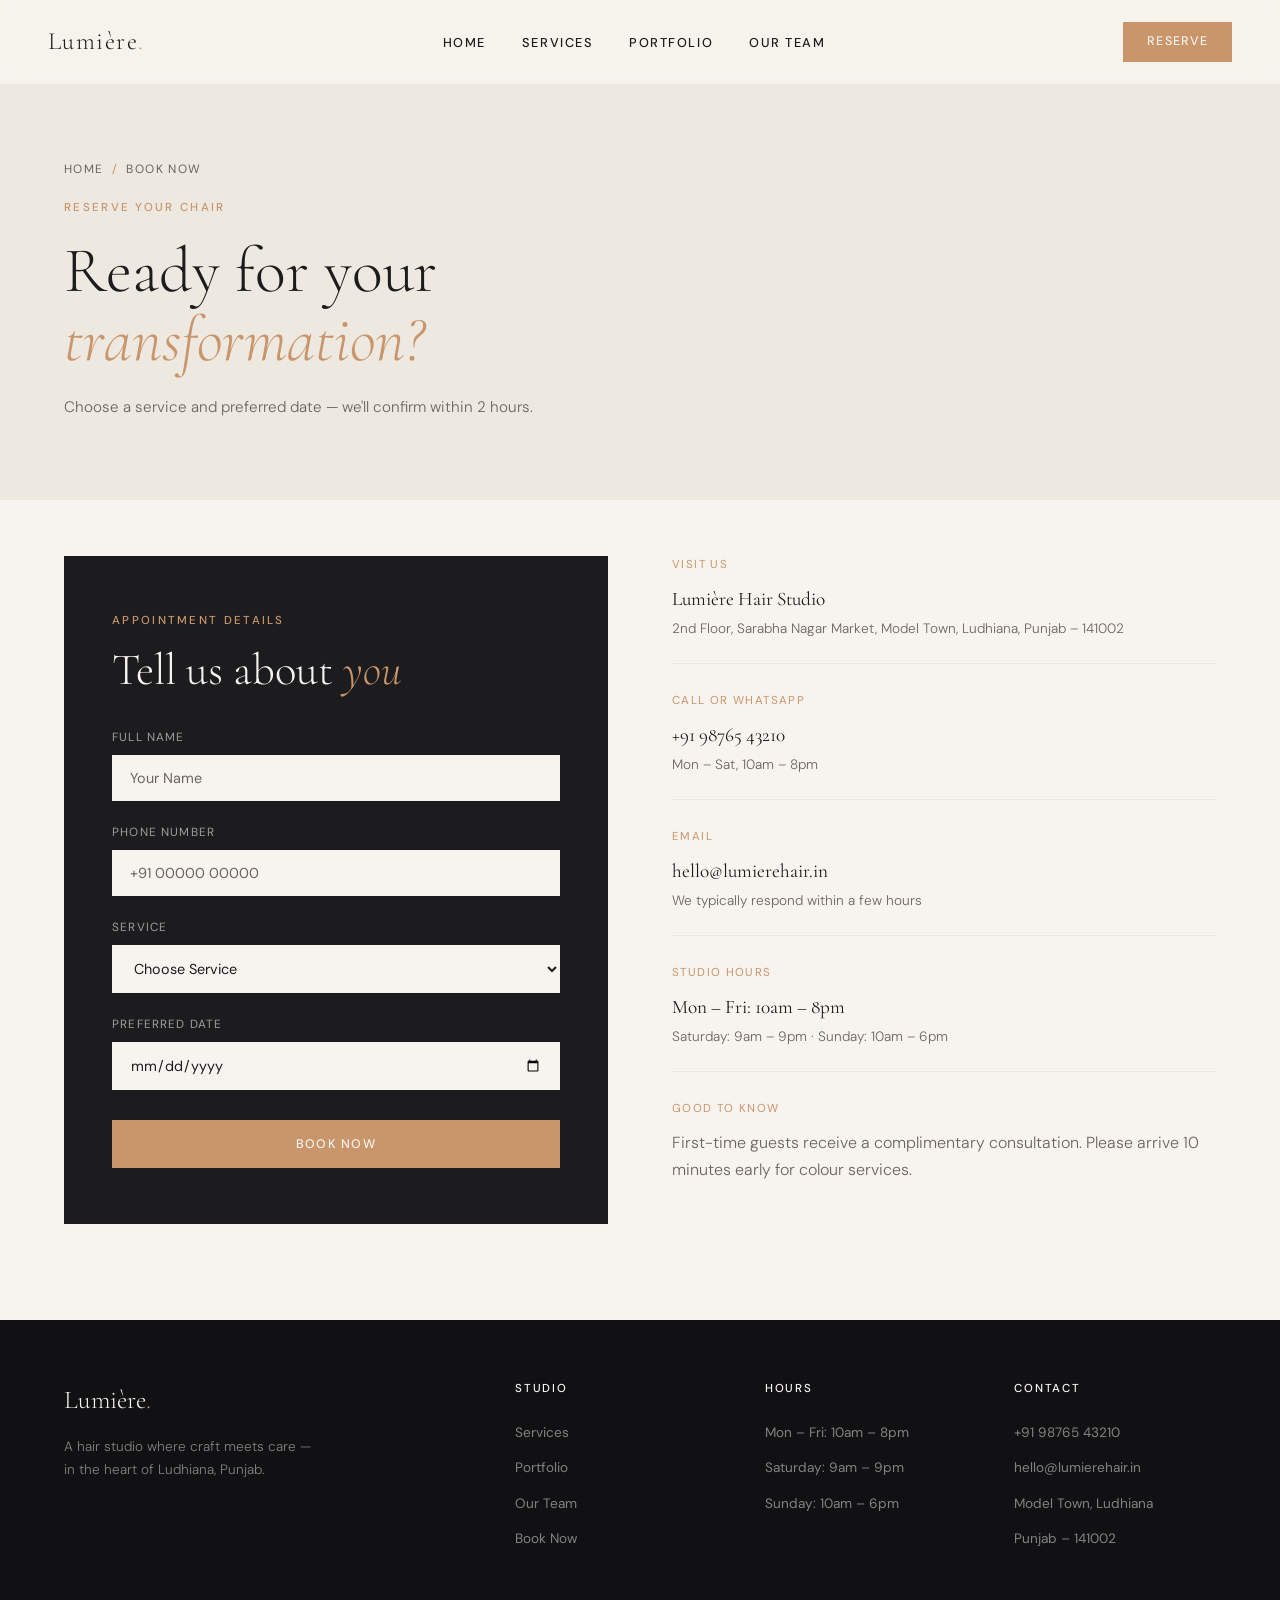
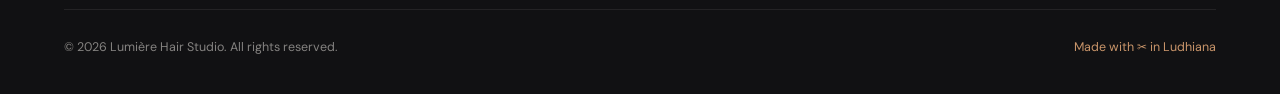
==== booking.html @ 34266563 "Add files via upload" ====
<!DOCTYPE html>
<html lang="en">
<head>
  <meta charset="UTF-8" />
  <meta name="viewport" content="width=device-width, initial-scale=1.0"/>
  <title>Book Now — Lumière Hair Studio</title>
  <link rel="preconnect" href="https://fonts.googleapis.com"/>
  <link rel="preconnect" href="https://fonts.gstatic.com" crossorigin/>
  <link href="https://fonts.googleapis.com/css2?family=Cormorant+Garamond:ital,wght@0,300;0,400;0,600;1,300;1,400&family=DM+Sans:wght@300;400;500&display=swap" rel="stylesheet"/>
  <link rel="stylesheet" href="style.css"/>
</head>
<body>

<!-- NAV -->
<nav>
  <a href="index.html" class="nav-logo">Lumière<span>.</span></a>
  <ul class="nav-links">
    <li><a href="index.html">Home</a></li>
    <li><a href="services.html">Services</a></li>
    <li><a href="portfolio.html">Portfolio</a></li>
    <li><a href="team.html">Our Team</a></li>
  </ul>
  <a href="booking.html" class="nav-book" style="background:var(--rose-gold)">Reserve</a>
  <button class="hamburger" aria-label="Menu" onclick="toggleMenu()">
    <span></span><span></span><span></span>
  </button>
</nav>

<div id="mobileMenu" style="display:none; position:fixed; top:68px; left:0; right:0; background:var(--ivory); z-index:99; padding:28px 28px 36px; border-bottom:1px solid var(--cream);">
  <ul style="list-style:none; display:flex; flex-direction:column; gap:20px;">
    <li><a href="index.html">Home</a></li>
    <li><a href="services.html">Services</a></li>
    <li><a href="portfolio.html">Portfolio</a></li>
    <li><a href="team.html">Our Team</a></li>
    <li><a href="booking.html" class="current">Book Now</a></li>
  </ul>
</div>

<!-- PAGE HEADER -->
<header class="page-header">
  <div class="page-header-inner fade-up">
    <p class="breadcrumb"><a href="index.html">Home</a><span>/</span>Book Now</p>
    <p class="page-eyebrow">Reserve Your Chair</p>
    <h1 class="page-title">Ready for your <em>transformation?</em></h1>
    <p class="page-sub">Choose a service and preferred date — we'll confirm within 2 hours.</p>
  </div>
</header>

<!-- BOOKING -->
<section id="booking-page">
  <div class="booking-layout">
    <div class="booking-form-card fade-up">
      <p class="section-eyebrow">Appointment Details</p>
      <h2 class="section-heading">Tell us about <em>you</em></h2>
      <form onsubmit="handleBook(event)">
        <div class="form-group">
          <label class="form-label">Full Name</label>
          <input type="text" placeholder="Your Name" required aria-label="Name"/>
        </div>
        <div class="form-group">
          <label class="form-label">Phone Number</label>
          <input type="tel" placeholder="+91 00000 00000" required aria-label="Phone"/>
        </div>
        <div class="form-group">
          <label class="form-label">Service</label>
          <select aria-label="Service" required>
            <option value="" disabled selected>Choose Service</option>
            <option>Precision Cut</option>
            <option>Colour & Balayage</option>
            <option>Keratin Treatment</option>
            <option>Scalp Ritual</option>
            <option>Bridal Styling</option>
            <option>Hair Extensions</option>
          </select>
        </div>
        <div class="form-group">
          <label class="form-label">Preferred Date</label>
          <input type="date" aria-label="Date" required/>
        </div>
        <button type="submit" class="btn-book">Book Now</button>
        <p id="bookingMsg">✓ Request received! We'll confirm your appointment shortly.</p>
      </form>
    </div>

    <div class="booking-info fade-up">
      <div class="info-block">
        <div class="info-label">Visit Us</div>
        <div class="info-value">Lumière Hair Studio</div>
        <div class="info-sub">2nd Floor, Sarabha Nagar Market, Model Town, Ludhiana, Punjab – 141002</div>
      </div>
      <div class="info-block">
        <div class="info-label">Call or WhatsApp</div>
        <div class="info-value">+91 98765 43210</div>
        <div class="info-sub">Mon – Sat, 10am – 8pm</div>
      </div>
      <div class="info-block">
        <div class="info-label">Email</div>
        <div class="info-value">hello@lumierehair.in</div>
        <div class="info-sub">We typically respond within a few hours</div>
      </div>
      <div class="info-block">
        <div class="info-label">Studio Hours</div>
        <div class="info-value">Mon – Fri: 10am – 8pm</div>
        <div class="info-sub">Saturday: 9am – 9pm · Sunday: 10am – 6pm</div>
      </div>
      <div class="info-block">
        <div class="info-label">Good to Know</div>
        <div class="info-value" style="font-size:1rem; font-family:'DM Sans',sans-serif; font-weight:300; color:var(--text-muted); line-height:1.7;">First-time guests receive a complimentary consultation. Please arrive 10 minutes early for colour services.</div>
      </div>
    </div>
  </div>
</section>

<!-- FOOTER -->
<footer>
  <div class="footer-grid">
    <div>
      <a href="index.html" class="footer-logo">Lumière<span>.</span></a>
      <p class="footer-tagline">A hair studio where craft meets care — in the heart of Ludhiana, Punjab.</p>
    </div>
    <div class="footer-col">
      <div class="footer-col-title">Studio</div>
      <ul>
        <li><a href="services.html">Services</a></li>
        <li><a href="portfolio.html">Portfolio</a></li>
        <li><a href="team.html">Our Team</a></li>
        <li><a href="booking.html">Book Now</a></li>
      </ul>
    </div>
    <div class="footer-col">
      <div class="footer-col-title">Hours</div>
      <ul>
        <li><a href="#">Mon – Fri: 10am – 8pm</a></li>
        <li><a href="#">Saturday: 9am – 9pm</a></li>
        <li><a href="#">Sunday: 10am – 6pm</a></li>
      </ul>
    </div>
    <div class="footer-col">
      <div class="footer-col-title">Contact</div>
      <ul>
        <li><a href="tel:+917009782071">+91 98765 43210</a></li>
        <li><a href="mailto:hello@lumierehair.in">hello@lumierehair.in</a></li>
        <li><a href="#">Model Town, Ludhiana</a></li>
        <li><a href="#">Punjab – 141002</a></li>
      </ul>
    </div>
  </div>
  <div class="footer-bottom">
    <span>© 2026 Lumière Hair Studio. All rights reserved.</span>
    <span style="color:var(--rose-gold);">Made with ✂ in Ludhiana</span>
  </div>
</footer>

<script src="main.js"></script>
<script>
  document.querySelector('input[type=date]').min = new Date().toISOString().split('T')[0];
</script>
</body>
</html>
---- style.css ----
*, *::before, *::after { box-sizing: border-box; margin: 0; padding: 0; }

:root {
  --charcoal: #1C1C1E;
  --ivory: #F7F3EE;
  --rose-gold: #C9956A;
  --sage: #8A9E8C;
  --cream: #EDE8E0;
  --text-muted: #6B6560;
}

html { scroll-behavior: smooth; }

body {
  background: var(--ivory);
  color: var(--charcoal);
  font-family: 'DM Sans', sans-serif;
  font-size: 16px;
  line-height: 1.6;
  overflow-x: hidden;
}

/* ── NAV ── */
nav {
  position: fixed; top: 0; left: 0; right: 0; z-index: 100;
  display: flex; align-items: center; justify-content: space-between;
  padding: 22px 48px;
  background: rgba(247,243,238,0.92);
  backdrop-filter: blur(12px);
  border-bottom: 1px solid rgba(201,149,106,0.15);
  transition: padding 0.3s;
}
.nav-logo {
  font-family: 'Cormorant Garamond', serif;
  font-size: 1.55rem;
  font-weight: 300;
  letter-spacing: 0.06em;
  color: var(--charcoal);
  text-decoration: none;
}
.nav-logo span { color: var(--rose-gold); }
.nav-links { display: flex; gap: 36px; list-style: none; }
.nav-links a {
  font-family: 'DM Sans', sans-serif;
  font-size: 0.8rem;
  font-weight: 500;
  letter-spacing: 0.12em;
  text-transform: uppercase;
  color: var(--charcoal);
  text-decoration: none;
  transition: color 0.2s;
  position: relative;
  padding-bottom: 4px;
}
.nav-links a:hover { color: var(--rose-gold); }
.nav-links a.current {
  color: var(--rose-gold);
  border-bottom: 1px solid var(--rose-gold);
}
.nav-book {
  font-family: 'DM Sans', sans-serif;
  font-size: 0.78rem;
  font-weight: 500;
  letter-spacing: 0.1em;
  text-transform: uppercase;
  color: var(--ivory);
  background: var(--charcoal);
  padding: 10px 24px;
  text-decoration: none;
  transition: background 0.2s;
}
.nav-book:hover { background: var(--rose-gold); }

.hamburger { display: none; flex-direction: column; gap: 5px; cursor: pointer; border: none; background: none; }
.hamburger span { display: block; width: 24px; height: 1.5px; background: var(--charcoal); transition: all 0.3s; }

#mobileMenu a {
  font-size: 0.85rem;letter-spacing: 0.12em;text-transform: uppercase;color: var(--charcoal);text-decoration: none;
}
#mobileMenu a.current { color: var(--rose-gold); }

/* ── PAGE HEADER (for inner pages) ── */
.page-header {
  padding: 160px 64px 80px;
  background: var(--cream);
  position: relative;
  overflow: hidden;
}
.page-header-inner { max-width: 720px; }
.breadcrumb {
  font-size: 0.75rem;
  letter-spacing: 0.12em;
  text-transform: uppercase;
  color: var(--text-muted);
  margin-bottom: 20px;
}
.breadcrumb a { color: var(--text-muted); text-decoration: none; transition: color 0.2s; }
.breadcrumb a:hover { color: var(--rose-gold); }
.breadcrumb span { color: var(--rose-gold); margin: 0 8px; }
.page-eyebrow {
  font-size: 0.72rem;
  font-weight: 500;
  letter-spacing: 0.2em;
  text-transform: uppercase;
  color: var(--rose-gold);
  margin-bottom: 18px;
}
.page-title {
  font-family: 'Cormorant Garamond', serif;
  font-size: clamp(2.6rem, 5vw, 4.4rem);
  font-weight: 300;
  line-height: 1.08;
  color: var(--charcoal);
  margin-bottom: 20px;
}
.page-title em { font-style: italic; color: var(--rose-gold); }
.page-sub {
  font-size: 0.95rem;
  font-weight: 300;
  color: var(--text-muted);
  max-width: 480px;
  line-height: 1.75;
}

/* ── HERO (homepage) ── */
#home {
  min-height: 100vh;
  display: grid;
  grid-template-columns: 1fr 1fr;
  padding-top: 80px;
}
.hero-text {
  display: flex; flex-direction: column; justify-content: center;
  padding: 80px 64px 80px 64px;
}
.hero-eyebrow {
  font-size: 0.72rem;
  font-weight: 500;
  letter-spacing: 0.2em;
  text-transform: uppercase;
  color: var(--rose-gold);
  margin-bottom: 24px;
}
.hero-headline {
  font-family: 'Cormorant Garamond', serif;
  font-size: clamp(3rem, 5.5vw, 5.2rem);
  font-weight: 300;
  line-height: 1.08;
  letter-spacing: -0.01em;
  color: var(--charcoal);
  margin-bottom: 28px;
}
.hero-headline em { font-style: italic; color: var(--rose-gold); }
.hero-sub {
  font-size: 0.97rem;
  font-weight: 300;
  color: var(--text-muted);
  max-width: 380px;
  line-height: 1.75;
  margin-bottom: 44px;
}
.hero-ctas { display: flex; align-items: center; gap: 28px; flex-wrap: wrap; }
.btn-primary {
  font-family: 'DM Sans', sans-serif;
  font-size: 0.78rem;
  font-weight: 500;
  letter-spacing: 0.1em;
  text-transform: uppercase;
  color: var(--ivory);
  background: var(--charcoal);
  padding: 14px 32px;
  text-decoration: none;
  display: inline-block;
  transition: background 0.2s;
  border: none;
  cursor: pointer;
}
.btn-primary:hover { background: var(--rose-gold); }
.btn-ghost {
  font-family: 'DM Sans', sans-serif;
  font-size: 0.78rem;
  font-weight: 500;
  letter-spacing: 0.1em;
  text-transform: uppercase;
  color: var(--charcoal);
  text-decoration: none;
  border-bottom: 1px solid var(--charcoal);
  padding-bottom: 2px;
  transition: color 0.2s, border-color 0.2s;
}
.btn-ghost:hover { color: var(--rose-gold); border-color: var(--rose-gold); }

.hero-image { position: relative; overflow: hidden; }
.hero-image-inner {
  width: 100%; height: 100%;
  background:
    linear-gradient(160deg, rgba(201,149,106,0.15) 0%, transparent 50%),
    url('https://images.unsplash.com/photo-1522337360788-8b13dee7a37e?w=900&q=80') center/cover no-repeat;
}
.hero-badge {
  position: absolute; bottom: 40px; left: -20px;
  background: var(--ivory);
  padding: 20px 28px;
  box-shadow: 0 8px 40px rgba(0,0,0,0.1);
}
.hero-badge-num {
  font-family: 'Cormorant Garamond', serif;
  font-size: 2.4rem;
  font-weight: 300;
  color: var(--rose-gold);
  line-height: 1;
}
.hero-badge-label {
  font-size: 0.72rem;
  letter-spacing: 0.12em;
  text-transform: uppercase;
  color: var(--text-muted);
  margin-top: 4px;
}

/* ── SCISSOR DIVIDER ── */
.scissor-divider { display: flex; align-items: center; gap: 0; padding: 0 48px; overflow: hidden; }
.scissor-line {
  flex: 1; height: 1px;
  background: linear-gradient(90deg, transparent, var(--rose-gold), transparent);
  transform: scaleX(0);
  transform-origin: left;
  transition: transform 0.9s cubic-bezier(0.4,0,0.2,1);
}
.scissor-line.animate { transform: scaleX(1); }
.scissor-icon { padding: 0 18px; font-size: 1.3rem; color: var(--rose-gold); transform: rotate(-45deg); display: inline-block; }

/* ── SECTION HEADINGS (shared) ── */
.section-eyebrow {
  font-size: 0.72rem;
  font-weight: 500;
  letter-spacing: 0.2em;
  text-transform: uppercase;
  color: var(--rose-gold);
  margin-bottom: 14px;
}
.section-heading {
  font-family: 'Cormorant Garamond', serif;
  font-size: clamp(2.2rem, 3.5vw, 3.2rem);
  font-weight: 300;
  line-height: 1.15;
  color: var(--charcoal);
  max-width: 520px;
  margin-bottom: 56px;
}
.section-heading em { font-style: italic; color: var(--rose-gold); }

/* ── HOMEPAGE PREVIEW STRIPS ── */
.preview-strip { padding: 96px 64px; background: var(--ivory); }
.preview-strip-header {
  display: flex; align-items: flex-end; justify-content: space-between;
  margin-bottom: 48px; flex-wrap: wrap; gap: 24px;
}
.preview-link {
  font-family: 'DM Sans', sans-serif;
  font-size: 0.78rem;
  font-weight: 500;
  letter-spacing: 0.1em;
  text-transform: uppercase;
  color: var(--charcoal);
  text-decoration: none;
  border-bottom: 1px solid var(--charcoal);
  padding-bottom: 2px;
  transition: color 0.2s, border-color 0.2s;
  white-space: nowrap;
}
.preview-link:hover { color: var(--rose-gold); border-color: var(--rose-gold); }

.preview-grid-3 { display: grid; grid-template-columns: repeat(3, 1fr); gap: 2px; }
.preview-grid-photos { display: grid; grid-template-columns: repeat(4, 1fr); gap: 12px; }
.preview-photo { aspect-ratio: 3/4; overflow: hidden; position: relative; cursor: pointer; }
.preview-photo img { width: 100%; height: 100%; object-fit: cover; transition: transform 0.5s; }
.preview-photo:hover img { transform: scale(1.06); }
.preview-photo-overlay {
  position: absolute; inset: 0;
  background: linear-gradient(to top, rgba(28,28,30,0.7), transparent 50%);
  opacity: 0; transition: opacity 0.3s;
  display: flex; align-items: flex-end; padding: 16px;
}
.preview-photo:hover .preview-photo-overlay { opacity: 1; }
.preview-photo-label { font-family: 'Cormorant Garamond', serif; color: var(--ivory); font-size: 0.95rem; }

.service-card {
  background: var(--cream);
  padding: 40px 36px;
  position: relative;
  overflow: hidden;
  transition: background 0.3s;
  cursor: default;
}
.service-card::after {
  content: ''; position: absolute; bottom: 0; left: 0; width: 0; height: 2px;
  background: var(--rose-gold); transition: width 0.4s;
}
.service-card:hover { background: var(--charcoal); }
.service-card:hover .service-title, .service-card:hover .service-desc, .service-card:hover .service-price { color: var(--ivory); }
.service-card:hover::after { width: 100%; }
.service-num { font-family: 'Cormorant Garamond', serif; font-size: 0.82rem; color: var(--rose-gold); margin-bottom: 20px; letter-spacing: 0.1em; }
.service-title { font-family: 'Cormorant Garamond', serif; font-size: 1.55rem; font-weight: 400; color: var(--charcoal); margin-bottom: 12px; transition: color 0.3s; }
.service-desc { font-size: 0.87rem; font-weight: 300; color: var(--text-muted); line-height: 1.7; margin-bottom: 24px; transition: color 0.3s; }
.service-price { font-family: 'Cormorant Garamond', serif; font-size: 1.1rem; color: var(--charcoal); font-weight: 600; transition: color 0.3s; }
.service-link {
  display: inline-block; margin-top: 16px;
  font-size: 0.74rem; letter-spacing: 0.1em; text-transform: uppercase;
  color: var(--rose-gold); text-decoration: none; border-bottom: 1px solid var(--rose-gold); padding-bottom: 2px;
}

/* ── ABOUT (homepage teaser) ── */
#about {
  display: grid; grid-template-columns: 1fr 1fr;
  background: var(--charcoal);
}
.about-image { min-height: 560px; background: url('https://images.unsplash.com/photo-1560066984-138dadb4c035?w=800&q=80') center/cover no-repeat; position: relative; }
.about-image-overlay { position: absolute; inset: 0; background: linear-gradient(135deg, rgba(201,149,106,0.25), transparent); }
.about-content { padding: 80px 64px; display: flex; flex-direction: column; justify-content: center; }
.about-content .section-eyebrow { color: var(--rose-gold); }
.about-content .section-heading { color: var(--ivory); max-width: 100%; }
.about-content .section-heading em { color: var(--rose-gold); }
.about-body { font-size: 0.93rem; font-weight: 300; color: rgba(247,243,238,0.7); line-height: 1.85; margin-bottom: 40px; max-width: 460px; }
.about-stats { display: flex; gap: 48px; margin-bottom: 40px; flex-wrap: wrap; }
.about-stat-num { font-family: 'Cormorant Garamond', serif; font-size: 2.8rem; font-weight: 300; color: var(--rose-gold); line-height: 1; }
.about-stat-label { font-size: 0.75rem; letter-spacing: 0.1em; text-transform: uppercase; color: rgba(247,243,238,0.5); margin-top: 4px; }

/* ── PORTFOLIO PAGE ── */
#portfolio-page { padding: 56px 48px 96px; background: var(--cream); }
.portfolio-filters { display: flex; gap: 24px; flex-wrap: wrap; margin-bottom: 48px; padding: 0 16px; }
.filter-btn {
  font-family: 'DM Sans', sans-serif; font-size: 0.77rem; font-weight: 500; letter-spacing: 0.1em; text-transform: uppercase;
  color: var(--text-muted); background: none; border: none; cursor: pointer; padding-bottom: 4px;
  border-bottom: 1px solid transparent; transition: all 0.2s;
}
.filter-btn.active, .filter-btn:hover { color: var(--charcoal); border-bottom-color: var(--rose-gold); }
.portfolio-grid { columns: 3; column-gap: 16px; }
.portfolio-item { break-inside: avoid; margin-bottom: 16px; position: relative; overflow: hidden; cursor: pointer; }
.portfolio-item img { width: 100%; display: block; transition: transform 0.5s cubic-bezier(0.4,0,0.2,1); }
.portfolio-item:hover img { transform: scale(1.06); }
.portfolio-overlay {
  position: absolute; inset: 0; background: linear-gradient(to top, rgba(28,28,30,0.75) 0%, transparent 50%);
  opacity: 0; transition: opacity 0.35s; display: flex; align-items: flex-end; padding: 24px;
}
.portfolio-item:hover .portfolio-overlay { opacity: 1; }
.portfolio-label { font-family: 'Cormorant Garamond', serif; font-size: 1.1rem; color: var(--ivory); font-weight: 300; }
.portfolio-sublabel { font-size: 0.72rem; color: var(--rose-gold); letter-spacing: 0.1em; text-transform: uppercase; }

.lightbox {
  display: none; position: fixed; inset: 0; z-index: 200;
  background: rgba(28,28,30,0.96); align-items: center; justify-content: center;
}
.lightbox.open { display: flex; }
.lightbox img { max-height: 88vh; max-width: 88vw; object-fit: contain; }
.lightbox-close { position: absolute; top: 28px; right: 36px; font-size: 2rem; color: var(--ivory); background: none; border: none; cursor: pointer; line-height: 1; }

/* ── SERVICES PAGE ── */
#services-page { padding: 56px 64px 96px; background: var(--ivory); }
.services-full-grid { display: grid; grid-template-columns: repeat(3, 1fr); gap: 2px; }

/* ── TEAM PAGE ── */
#team-page { padding: 56px 64px 96px; background: var(--ivory); }
.team-grid { display: grid; grid-template-columns: repeat(3, 1fr); gap: 32px; }
.team-card { text-align: center; }
.team-photo { width: 100%; aspect-ratio: 3/4; object-fit: cover; margin-bottom: 20px; filter: grayscale(20%); transition: filter 0.3s; }
.team-card:hover .team-photo { filter: grayscale(0%); }
.team-name { font-family: 'Cormorant Garamond', serif; font-size: 1.35rem; font-weight: 400; color: var(--charcoal); margin-bottom: 4px; }
.team-role { font-size: 0.75rem; letter-spacing: 0.12em; text-transform: uppercase; color: var(--rose-gold); }
.team-bio { font-size: 0.86rem; font-weight: 300; color: var(--text-muted); line-height: 1.7; margin-top: 12px; }

/* ── TESTIMONIALS ── */
#testimonials { padding: 96px 64px; background: var(--cream); }
.testimonial-grid { display: grid; grid-template-columns: repeat(3, 1fr); gap: 2px; margin-top: 56px; }
.testimonial-card { background: var(--ivory); padding: 40px 36px; }
.testimonial-stars { color: var(--rose-gold); font-size: 0.9rem; letter-spacing: 4px; margin-bottom: 20px; }
.testimonial-text { font-family: 'Cormorant Garamond', serif; font-size: 1.15rem; font-weight: 300; font-style: italic; line-height: 1.65; color: var(--charcoal); margin-bottom: 24px; }
.testimonial-author { font-size: 0.78rem; letter-spacing: 0.1em; text-transform: uppercase; color: var(--text-muted); }

/* ── BOOKING PAGE ── */
#booking-page { padding: 56px 64px 96px; background: var(--ivory); }
.booking-layout { display: grid; grid-template-columns: 1fr 1fr; gap: 64px; }
.booking-form-card { background: var(--charcoal); padding: 56px 48px; }
.booking-form-card .section-eyebrow { color: var(--rose-gold); }
.booking-form-card .section-heading { color: var(--ivory); margin-bottom: 32px; max-width: 100%; }
.booking-form-card .section-heading em { color: var(--rose-gold); }

.form-group { margin-bottom: 22px; }
.form-label { display: block; font-size: 0.74rem; letter-spacing: 0.1em; text-transform: uppercase; color: rgba(247,243,238,0.6); margin-bottom: 8px; }
.form-group input, .form-group select {
  font-family: 'DM Sans', sans-serif; font-size: 0.9rem; color: var(--charcoal); background: var(--ivory);
  border: none; padding: 14px 18px; outline: none; width: 100%;
}
.form-group input::placeholder { color: var(--text-muted); }
.btn-book {
  font-family: 'DM Sans', sans-serif; font-size: 0.78rem; font-weight: 500; letter-spacing: 0.1em; text-transform: uppercase;
  color: var(--ivory); background: var(--rose-gold); border: none; padding: 16px 32px; cursor: pointer; width: 100%;
  transition: background 0.2s; margin-top: 8px;
}
.btn-book:hover { background: #b8844f; }
#bookingMsg { color: var(--rose-gold); margin-top: 18px; font-size: 0.88rem; font-family: 'Cormorant Garamond', serif; font-style: italic; display: none; }

.booking-info { display: flex; flex-direction: column; gap: 28px; }
.info-block { padding-bottom: 24px; border-bottom: 1px solid var(--cream); }
.info-block:last-child { border-bottom: none; }
.info-label { font-size: 0.72rem; letter-spacing: 0.12em; text-transform: uppercase; color: var(--rose-gold); margin-bottom: 10px; }
.info-value { font-family: 'Cormorant Garamond', serif; font-size: 1.2rem; color: var(--charcoal); line-height: 1.5; }
.info-sub { font-size: 0.85rem; color: var(--text-muted); margin-top: 4px; font-weight: 300; }

/* ── FOOTER ── */
footer { background: #111113; color: rgba(247,243,238,0.5); padding: 60px 64px 36px; }
.footer-grid { display: grid; grid-template-columns: 2fr 1fr 1fr 1fr; gap: 48px; margin-bottom: 48px; }
.footer-logo { font-family: 'Cormorant Garamond', serif; font-size: 1.6rem; font-weight: 300; color: var(--ivory); margin-bottom: 14px; display: block; text-decoration: none; }
.footer-logo span { color: var(--rose-gold); }
.footer-tagline { font-size: 0.85rem; font-weight: 300; line-height: 1.7; max-width: 260px; }
.footer-col-title { font-size: 0.72rem; font-weight: 500; letter-spacing: 0.15em; text-transform: uppercase; color: var(--ivory); margin-bottom: 20px; }
.footer-col ul { list-style: none; }
.footer-col ul li { margin-bottom: 10px; }
.footer-col ul li a { font-size: 0.85rem; color: rgba(247,243,238,0.5); text-decoration: none; transition: color 0.2s; }
.footer-col ul li a:hover { color: var(--rose-gold); }
.footer-bottom { display: flex; justify-content: space-between; align-items: center; border-top: 1px solid rgba(247,243,238,0.08); padding-top: 28px; font-size: 0.78rem; flex-wrap: wrap; gap: 12px; }

/* ── ANIMATIONS ── */
.fade-up { opacity: 0; transform: translateY(28px); transition: opacity 0.7s ease, transform 0.7s ease; }
.fade-up.visible { opacity: 1; transform: translateY(0); }

/* ── MOBILE ── */
@media (max-width: 900px) {
  nav { padding: 18px 24px; }
  .nav-links, .nav-book { display: none; }
  .hamburger { display: flex; }

  .page-header { padding: 130px 24px 56px; }

  #home { grid-template-columns: 1fr; min-height: auto; }
  .hero-text { padding: 60px 28px 40px; }
  .hero-image { min-height: 55vw; display: block; }
  .hero-badge { left: 16px; bottom: 20px; }

  .preview-strip, #services-page, #team-page, #booking-page { padding: 56px 24px; }
  .preview-grid-3, .services-full-grid { grid-template-columns: 1fr; gap: 2px; }
  .preview-grid-photos { grid-template-columns: repeat(2, 1fr); }

  #about { grid-template-columns: 1fr; }
  .about-image { min-height: 300px; }
  .about-content { padding: 56px 28px; }
  .about-stats { gap: 28px; }

  #portfolio-page { padding: 40px 16px 56px; }
  .portfolio-grid { columns: 2; }

  .team-grid { grid-template-columns: 1fr; gap: 40px; }
  .testimonial-grid { grid-template-columns: 1fr; gap: 2px; }
  #testimonials { padding: 56px 24px; }

  .booking-layout { grid-template-columns: 1fr; gap: 40px; }
  .booking-form-card { padding: 40px 28px; }

  footer { padding: 48px 24px 28px; }
  .footer-grid { grid-template-columns: 1fr 1fr; }
  .footer-bottom { flex-direction: column; text-align: center; }
}

@media (max-width: 520px) {
  .portfolio-grid { columns: 1; }
  .preview-grid-photos { grid-template-columns: 1fr 1fr; }
  .footer-grid { grid-template-columns: 1fr; }
}

@media (prefers-reduced-motion: reduce) {
  .scissor-line { transition: none; }
  .fade-up { opacity: 1; transform: none; transition: none; }
}
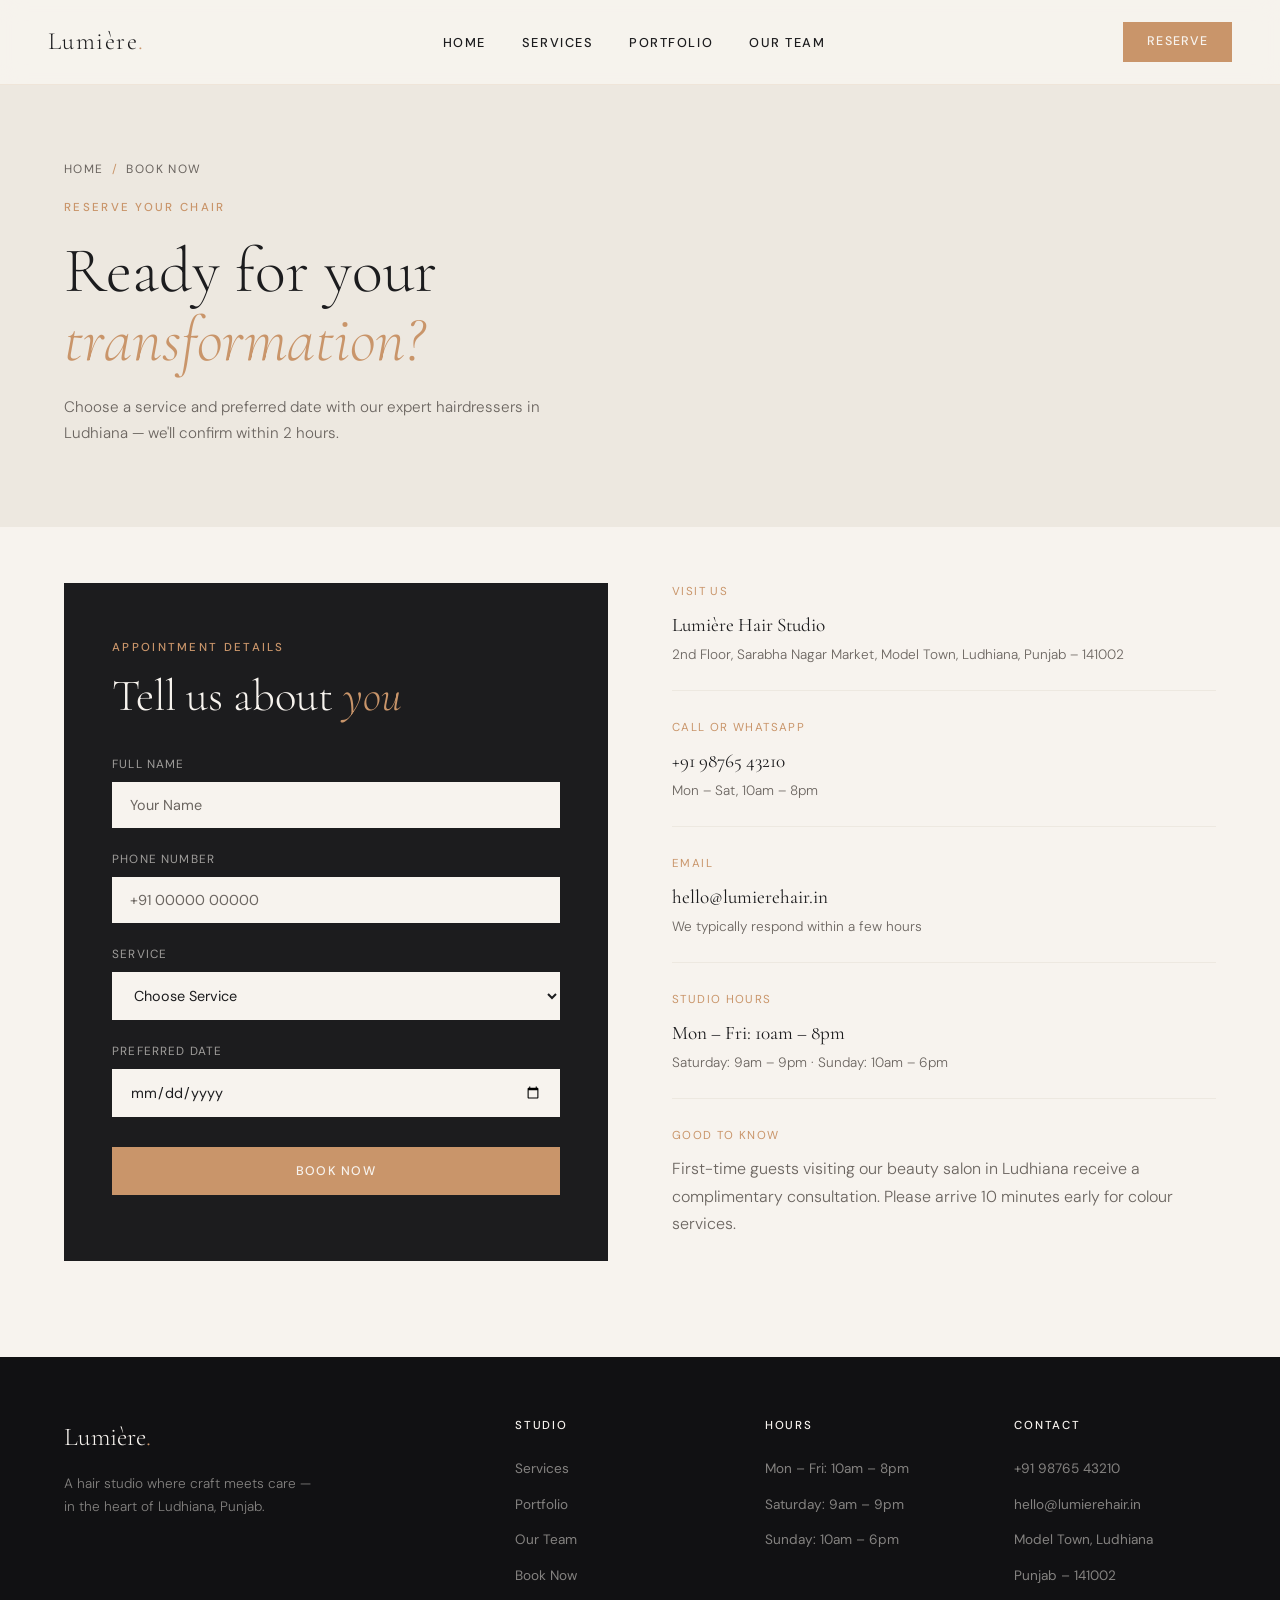
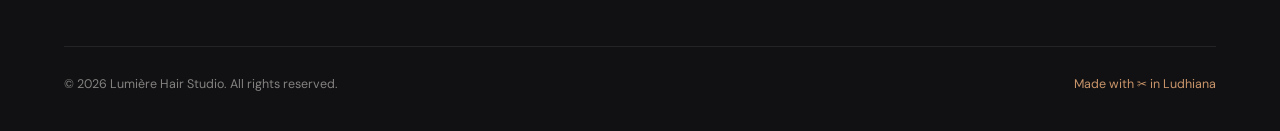
==== commit 3ea663f7: "Update booking.html" ====
--- a/booking.html
+++ b/booking.html
@@ -42,7 +42,8 @@
     <p class="breadcrumb"><a href="index.html">Home</a><span>/</span>Book Now</p>
     <p class="page-eyebrow">Reserve Your Chair</p>
     <h1 class="page-title">Ready for your <em>transformation?</em></h1>
-    <p class="page-sub">Choose a service and preferred date — we'll confirm within 2 hours.</p>
+    <p class="page-sub">Choose a service and preferred date with our expert hairdressers in Ludhiana — we'll confirm within 2 hours.
+</p>
   </div>
 </header>
 
@@ -105,7 +106,8 @@
       </div>
       <div class="info-block">
         <div class="info-label">Good to Know</div>
-        <div class="info-value" style="font-size:1rem; font-family:'DM Sans',sans-serif; font-weight:300; color:var(--text-muted); line-height:1.7;">First-time guests receive a complimentary consultation. Please arrive 10 minutes early for colour services.</div>
+        <div class="info-value" style="font-size:1rem; font-family:'DM Sans',sans-serif; font-weight:300; color:var(--text-muted); line-height:1.7;">First-time guests visiting our beauty salon in Ludhiana receive a complimentary consultation. Please arrive 10 minutes early for colour services.
+</div>
       </div>
     </div>
   </div>
